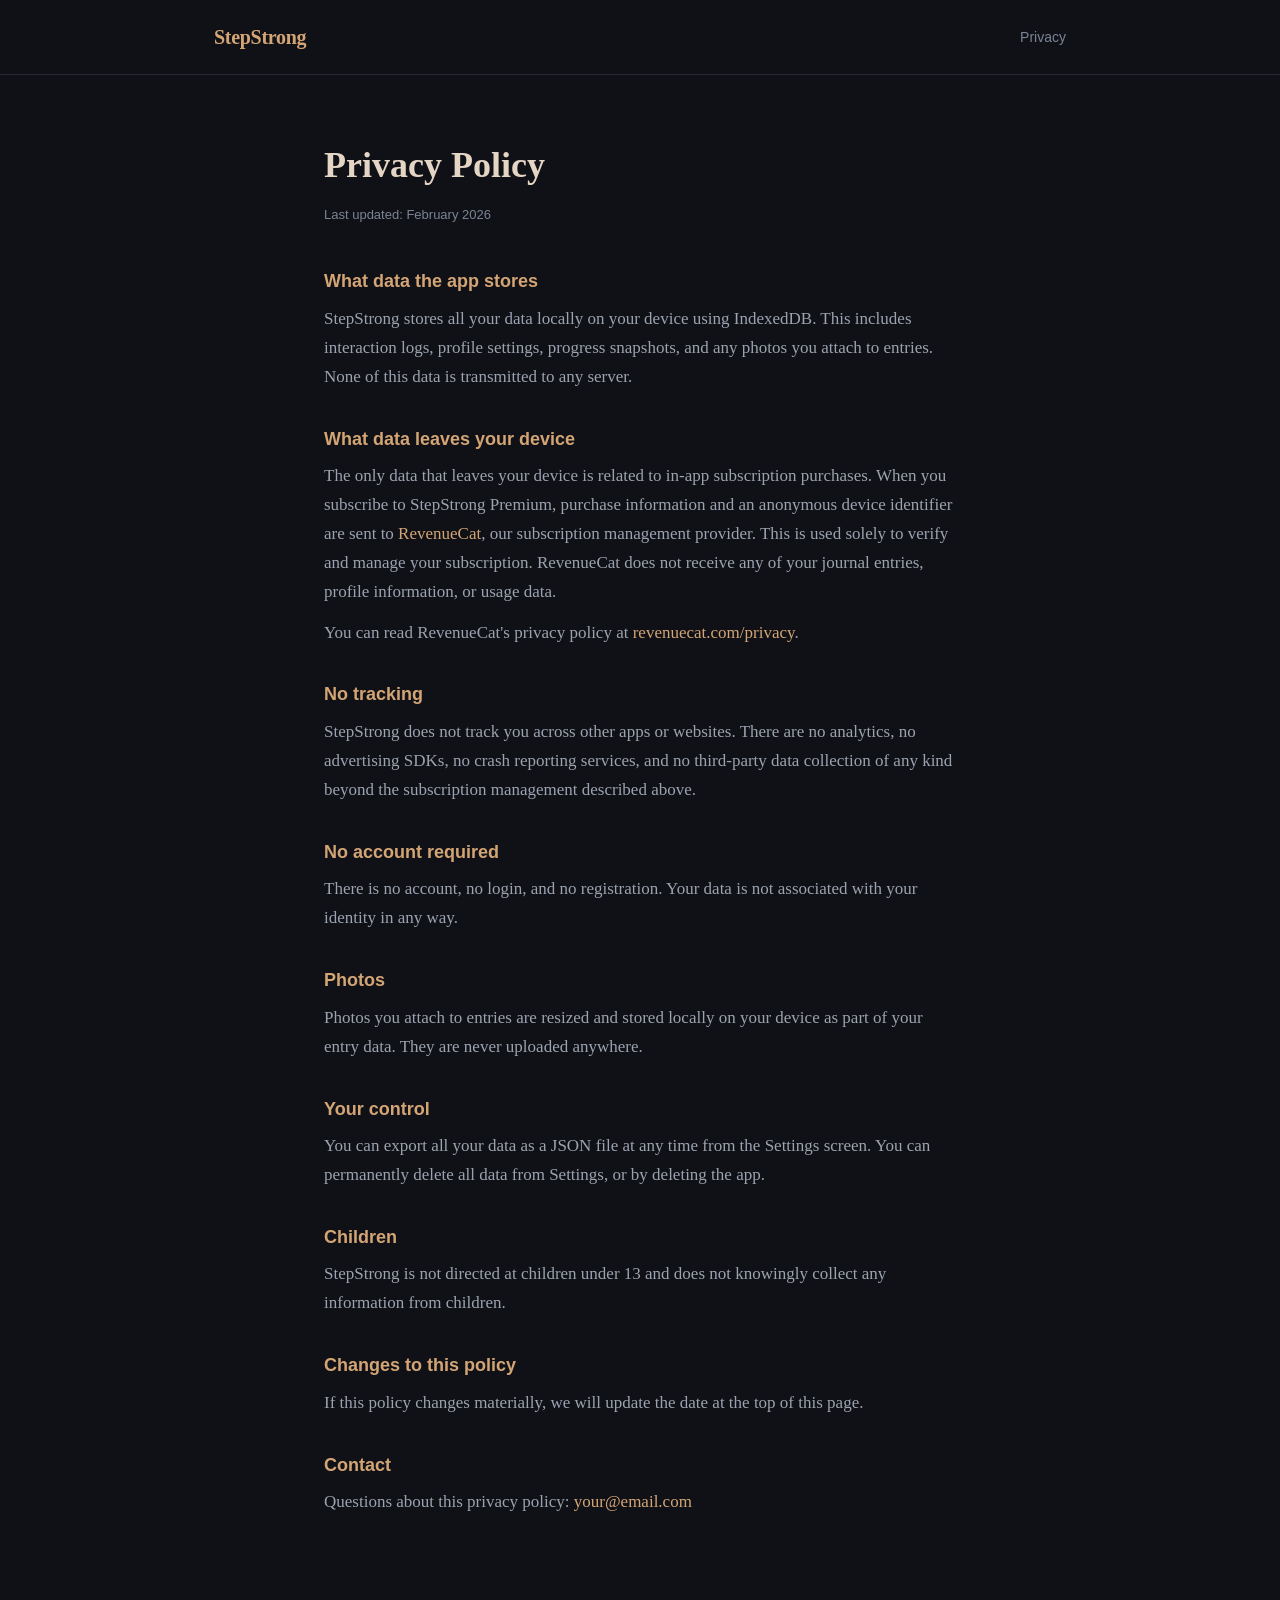
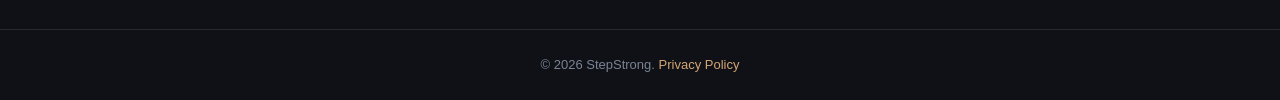
==== privacy.html @ 6bfb050b "Initial StepStrong marketing site Landing page, privacy policy, and styles matching the app aestheti" ====
<!DOCTYPE html>
<html lang="en">
<head>
  <meta charset="UTF-8" />
  <meta name="viewport" content="width=device-width, initial-scale=1.0" />
  <title>Privacy Policy — StepStrong</title>
  <link rel="stylesheet" href="styles.css" />
</head>
<body>
  <header>
    <div class="container">
      <div class="logo"><a href="index.html">StepStrong</a></div>
      <nav>
        <a href="privacy.html">Privacy</a>
      </nav>
    </div>
  </header>

  <main>
    <section class="page">
      <div class="container narrow">
        <h1>Privacy Policy</h1>
        <p class="updated">Last updated: February 2026</p>

        <h2>What data the app stores</h2>
        <p>StepStrong stores all your data locally on your device using IndexedDB. This includes interaction logs, profile settings, progress snapshots, and any photos you attach to entries. None of this data is transmitted to any server.</p>

        <h2>What data leaves your device</h2>
        <p>The only data that leaves your device is related to in-app subscription purchases. When you subscribe to StepStrong Premium, purchase information and an anonymous device identifier are sent to <a href="https://www.revenuecat.com" target="_blank" rel="noopener">RevenueCat</a>, our subscription management provider. This is used solely to verify and manage your subscription. RevenueCat does not receive any of your journal entries, profile information, or usage data.</p>
        <p>You can read RevenueCat's privacy policy at <a href="https://www.revenuecat.com/privacy" target="_blank" rel="noopener">revenuecat.com/privacy</a>.</p>

        <h2>No tracking</h2>
        <p>StepStrong does not track you across other apps or websites. There are no analytics, no advertising SDKs, no crash reporting services, and no third-party data collection of any kind beyond the subscription management described above.</p>

        <h2>No account required</h2>
        <p>There is no account, no login, and no registration. Your data is not associated with your identity in any way.</p>

        <h2>Photos</h2>
        <p>Photos you attach to entries are resized and stored locally on your device as part of your entry data. They are never uploaded anywhere.</p>

        <h2>Your control</h2>
        <p>You can export all your data as a JSON file at any time from the Settings screen. You can permanently delete all data from Settings, or by deleting the app.</p>

        <h2>Children</h2>
        <p>StepStrong is not directed at children under 13 and does not knowingly collect any information from children.</p>

        <h2>Changes to this policy</h2>
        <p>If this policy changes materially, we will update the date at the top of this page.</p>

        <h2>Contact</h2>
        <p>Questions about this privacy policy: <a href="mailto:your@email.com">your@email.com</a></p>
      </div>
    </section>
  </main>

  <footer>
    <div class="container">
      <p>&copy; 2026 StepStrong. <a href="privacy.html">Privacy Policy</a></p>
    </div>
  </footer>
</body>
</html>
---- styles.css ----
* {
  box-sizing: border-box;
  margin: 0;
  padding: 0;
}

:root {
  --bg: #0f1117;
  --card: #161921;
  --card2: #1c2029;
  --border: #252a35;
  --border2: #2f3542;
  --text: #E5D5C5;
  --muted: #9CA3AF;
  --dim: #7B8494;
  --warm: #D4A574;
  --green: #7EB8A2;
}

body {
  background: var(--bg);
  color: var(--text);
  font-family: Georgia, 'Times New Roman', serif;
  font-size: 17px;
  line-height: 1.7;
}

a {
  color: var(--warm);
  text-decoration: none;
}

a:hover {
  text-decoration: underline;
}

.container {
  max-width: 900px;
  margin: 0 auto;
  padding: 0 24px;
}

.container.narrow {
  max-width: 680px;
}

/* Header */
header {
  border-bottom: 1px solid var(--border);
  padding: 20px 0;
}

header .container {
  display: flex;
  align-items: center;
  justify-content: space-between;
}

.logo {
  font-size: 20px;
  font-weight: 700;
  color: var(--warm);
  letter-spacing: -0.3px;
}

.logo a {
  color: var(--warm);
}

nav a {
  color: var(--dim);
  font-size: 14px;
  font-family: -apple-system, BlinkMacSystemFont, sans-serif;
}

/* Hero */
.hero {
  padding: 100px 0 80px;
  text-align: center;
}

.hero h1 {
  font-size: clamp(32px, 5vw, 52px);
  font-weight: 700;
  color: var(--text);
  line-height: 1.2;
  margin-bottom: 24px;
  letter-spacing: -0.5px;
}

.hero .tagline {
  font-size: 18px;
  color: var(--muted);
  max-width: 580px;
  margin: 0 auto 40px;
  line-height: 1.7;
}

.btn {
  display: inline-block;
  background: var(--warm);
  color: var(--bg);
  padding: 14px 32px;
  border-radius: 10px;
  font-size: 16px;
  font-family: -apple-system, BlinkMacSystemFont, sans-serif;
  font-weight: 600;
  text-decoration: none;
  transition: opacity 0.2s;
}

.btn:hover {
  opacity: 0.85;
  text-decoration: none;
}

/* Features */
.features {
  padding: 80px 0;
  border-top: 1px solid var(--border);
}

.features .container {
  display: grid;
  grid-template-columns: repeat(auto-fit, minmax(200px, 1fr));
  gap: 40px;
}

.feature {
  text-align: center;
}

.feature-icon {
  font-size: 32px;
  margin-bottom: 12px;
}

.feature h3 {
  font-size: 16px;
  font-weight: 600;
  color: var(--text);
  margin-bottom: 8px;
  font-family: -apple-system, BlinkMacSystemFont, sans-serif;
}

.feature p {
  font-size: 14px;
  color: var(--muted);
  line-height: 1.6;
}

/* Honest section */
.honest {
  padding: 80px 0;
  border-top: 1px solid var(--border);
  text-align: center;
}

.honest h2 {
  font-size: 28px;
  margin-bottom: 20px;
  color: var(--text);
}

.honest p {
  color: var(--muted);
  max-width: 580px;
  margin: 0 auto 16px;
}

/* Privacy note */
.privacy-note {
  padding: 60px 0;
  border-top: 1px solid var(--border);
  text-align: center;
  background: var(--card);
}

.privacy-note h2 {
  font-size: 24px;
  margin-bottom: 12px;
  color: var(--green);
}

.privacy-note p {
  color: var(--muted);
  margin-bottom: 16px;
}

/* Download */
.download {
  padding: 80px 0;
  border-top: 1px solid var(--border);
  text-align: center;
}

.download h2 {
  font-size: 28px;
  margin-bottom: 12px;
}

.download p {
  color: var(--muted);
  margin-bottom: 24px;
}

.app-store-badge {
  display: inline-block;
  padding: 12px 24px;
  border: 1px solid var(--border2);
  border-radius: 8px;
  color: var(--dim);
  font-size: 14px;
  font-family: -apple-system, BlinkMacSystemFont, sans-serif;
}

/* Privacy page */
.page {
  padding: 60px 0 100px;
}

.page h1 {
  font-size: 36px;
  margin-bottom: 8px;
}

.page .updated {
  color: var(--dim);
  font-size: 13px;
  font-family: -apple-system, BlinkMacSystemFont, sans-serif;
  margin-bottom: 40px;
}

.page h2 {
  font-size: 18px;
  color: var(--warm);
  margin: 32px 0 8px;
  font-family: -apple-system, BlinkMacSystemFont, sans-serif;
}

.page p {
  color: var(--muted);
  margin-bottom: 12px;
}

/* Footer */
footer {
  border-top: 1px solid var(--border);
  padding: 24px 0;
}

footer p {
  color: var(--dim);
  font-size: 13px;
  font-family: -apple-system, BlinkMacSystemFont, sans-serif;
  text-align: center;
}
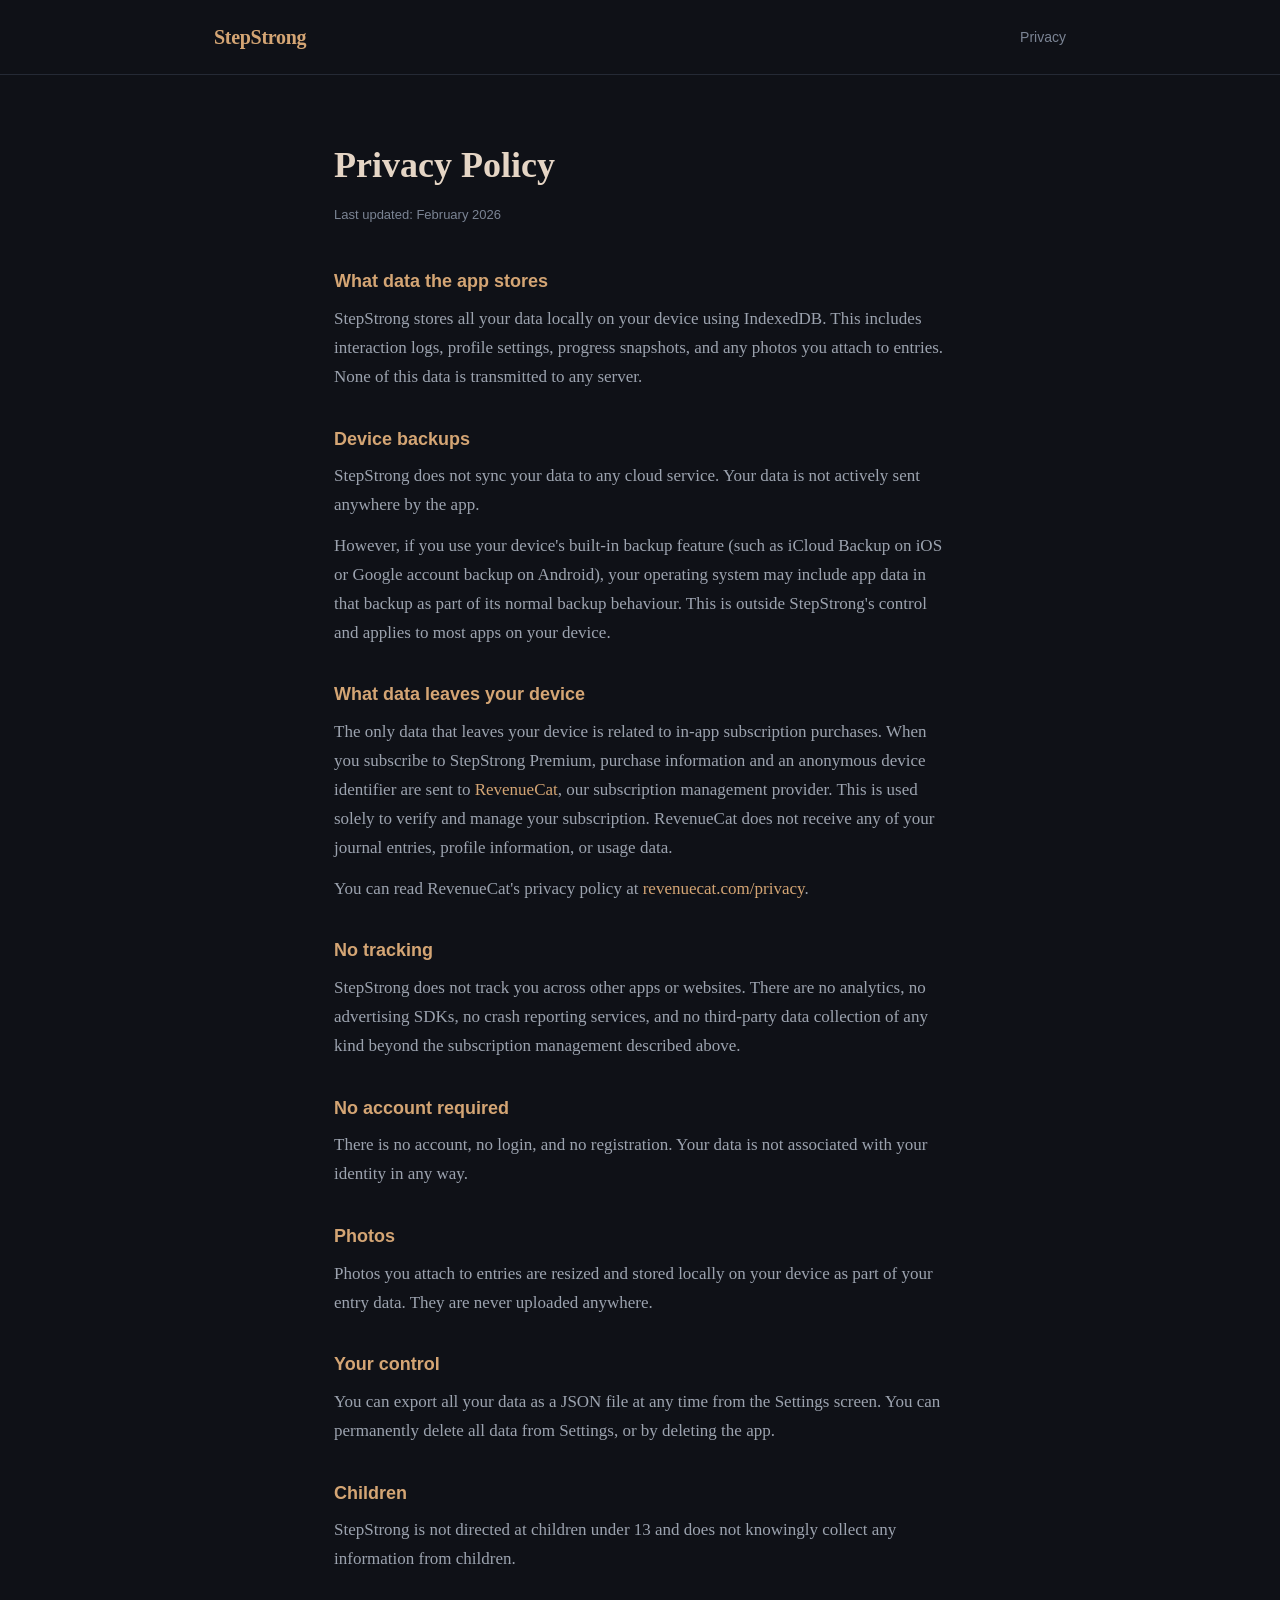
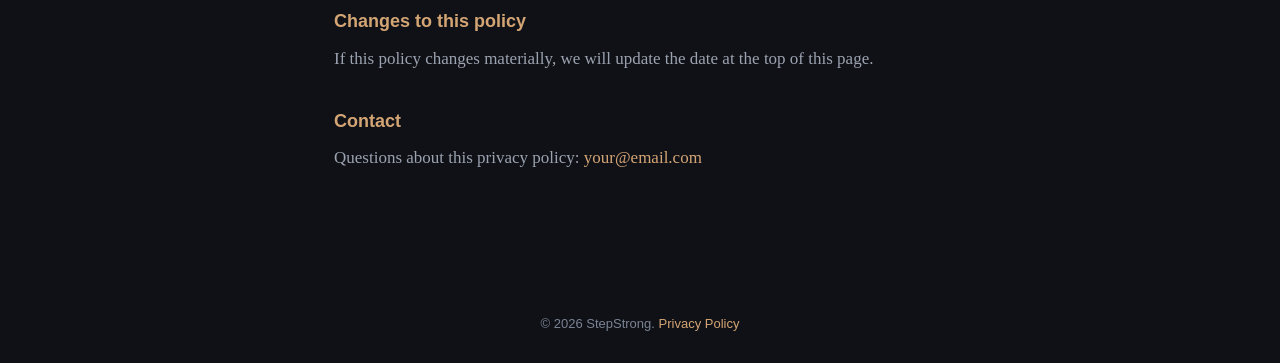
==== commit 552c1154: "Redesign landing page — new single-file layout, all sections from brief - Complete rewrite of index." ====
--- a/privacy.html
+++ b/privacy.html
@@ -24,6 +24,10 @@
 
         <h2>What data the app stores</h2>
         <p>StepStrong stores all your data locally on your device using IndexedDB. This includes interaction logs, profile settings, progress snapshots, and any photos you attach to entries. None of this data is transmitted to any server.</p>
+
+        <h2>Device backups</h2>
+        <p>StepStrong does not sync your data to any cloud service. Your data is not actively sent anywhere by the app.</p>
+        <p>However, if you use your device's built-in backup feature (such as iCloud Backup on iOS or Google account backup on Android), your operating system may include app data in that backup as part of its normal backup behaviour. This is outside StepStrong's control and applies to most apps on your device.</p>
 
         <h2>What data leaves your device</h2>
         <p>The only data that leaves your device is related to in-app subscription purchases. When you subscribe to StepStrong Premium, purchase information and an anonymous device identifier are sent to <a href="https://www.revenuecat.com" target="_blank" rel="noopener">RevenueCat</a>, our subscription management provider. This is used solely to verify and manage your subscription. RevenueCat does not receive any of your journal entries, profile information, or usage data.</p>
--- a/styles.css
+++ b/styles.css
@@ -35,16 +35,12 @@
 }
 
 .container {
-  max-width: 900px;
+  max-width: 660px;
   margin: 0 auto;
   padding: 0 24px;
 }
 
-.container.narrow {
-  max-width: 680px;
-}
-
-/* Header */
+/* ── Header ── */
 header {
   border-bottom: 1px solid var(--border);
   padding: 20px 0;
@@ -54,6 +50,7 @@
   display: flex;
   align-items: center;
   justify-content: space-between;
+  max-width: 900px;
 }
 
 .logo {
@@ -63,36 +60,31 @@
   letter-spacing: -0.3px;
 }
 
-.logo a {
-  color: var(--warm);
-}
-
 nav a {
   color: var(--dim);
   font-size: 14px;
   font-family: -apple-system, BlinkMacSystemFont, sans-serif;
 }
 
-/* Hero */
+/* ── Hero ── */
 .hero {
-  padding: 100px 0 80px;
-  text-align: center;
+  padding: 80px 0 72px;
+  border-bottom: 1px solid var(--border);
 }
 
 .hero h1 {
-  font-size: clamp(32px, 5vw, 52px);
-  font-weight: 700;
-  color: var(--text);
-  line-height: 1.2;
+  font-size: clamp(26px, 4.5vw, 40px);
+  font-weight: 700;
+  color: var(--text);
+  line-height: 1.25;
   margin-bottom: 24px;
-  letter-spacing: -0.5px;
+  letter-spacing: -0.3px;
 }
 
 .hero .tagline {
-  font-size: 18px;
-  color: var(--muted);
-  max-width: 580px;
-  margin: 0 auto 40px;
+  font-size: 17px;
+  color: var(--muted);
+  margin-bottom: 40px;
   line-height: 1.7;
 }
 
@@ -114,97 +106,203 @@
   text-decoration: none;
 }
 
-/* Features */
+/* ── Pain section ── */
+.pain {
+  padding: 72px 0;
+  border-bottom: 1px solid var(--border);
+}
+
+.pain h2 {
+  font-size: 22px;
+  font-weight: 700;
+  color: var(--warm);
+  margin-bottom: 36px;
+  font-family: -apple-system, BlinkMacSystemFont, sans-serif;
+  letter-spacing: 0.02em;
+  text-transform: uppercase;
+  font-size: 13px;
+}
+
+.pull-quote {
+  border-left: 3px solid var(--warm);
+  padding-left: 20px;
+  margin-bottom: 28px;
+  font-style: italic;
+  color: var(--text);
+  font-size: 17px;
+  line-height: 1.65;
+  list-style: none;
+}
+
+.bridge {
+  margin-top: 36px;
+  color: var(--muted);
+  font-size: 16px;
+}
+
+/* ── Features ── */
 .features {
-  padding: 80px 0;
-  border-top: 1px solid var(--border);
-}
-
-.features .container {
+  padding: 72px 0;
+  border-bottom: 1px solid var(--border);
+}
+
+.features h2 {
+  font-size: 13px;
+  font-weight: 700;
+  color: var(--warm);
+  margin-bottom: 36px;
+  font-family: -apple-system, BlinkMacSystemFont, sans-serif;
+  letter-spacing: 0.02em;
+  text-transform: uppercase;
+}
+
+.feature-grid {
   display: grid;
-  grid-template-columns: repeat(auto-fit, minmax(200px, 1fr));
-  gap: 40px;
-}
-
-.feature {
-  text-align: center;
-}
-
-.feature-icon {
-  font-size: 32px;
-  margin-bottom: 12px;
-}
-
-.feature h3 {
+  grid-template-columns: 1fr 1fr;
+  gap: 16px;
+}
+
+.feature-card {
+  background: var(--card);
+  border: 1px solid var(--border);
+  border-radius: 10px;
+  padding: 24px;
+}
+
+.feature-card h3 {
+  font-size: 15px;
+  font-weight: 700;
+  color: var(--text);
+  margin-bottom: 10px;
+  font-family: -apple-system, BlinkMacSystemFont, sans-serif;
+  letter-spacing: -0.1px;
+}
+
+.feature-card p {
+  font-size: 15px;
+  color: var(--muted);
+  line-height: 1.65;
+}
+
+/* ── Honest section ── */
+.honest-section {
+  padding: 72px 0;
+  border-bottom: 1px solid var(--border);
+}
+
+.honest-section h2 {
+  font-size: 13px;
+  font-weight: 700;
+  color: var(--warm);
+  margin-bottom: 24px;
+  font-family: -apple-system, BlinkMacSystemFont, sans-serif;
+  letter-spacing: 0.02em;
+  text-transform: uppercase;
+}
+
+.honest-card {
+  border-left: 3px solid var(--warm);
+  background: var(--card);
+  border-radius: 0 10px 10px 0;
+  padding: 28px 28px 28px 28px;
+}
+
+.honest-card p {
+  color: var(--text);
+  font-size: 17px;
+  line-height: 1.75;
+  margin-bottom: 16px;
+}
+
+.honest-card p:last-child {
+  margin-bottom: 0;
+}
+
+.honest-card strong {
+  color: var(--warm);
+  font-weight: 700;
+}
+
+/* ── Stepchild quotes ── */
+.stepchild-quotes {
+  padding: 72px 0;
+  border-bottom: 1px solid var(--border);
+}
+
+.stepchild-quotes h2 {
+  font-size: 13px;
+  font-weight: 700;
+  color: var(--warm);
+  margin-bottom: 36px;
+  font-family: -apple-system, BlinkMacSystemFont, sans-serif;
+  letter-spacing: 0.02em;
+  text-transform: uppercase;
+}
+
+.stepchild-card {
+  background: var(--card2);
+  border: 1px solid var(--border);
+  border-radius: 10px;
+  padding: 28px;
+  margin-bottom: 16px;
+}
+
+.stepchild-card blockquote {
+  font-style: italic;
+  color: var(--text);
   font-size: 16px;
-  font-weight: 600;
-  color: var(--text);
-  margin-bottom: 8px;
-  font-family: -apple-system, BlinkMacSystemFont, sans-serif;
-}
-
-.feature p {
+  line-height: 1.75;
+  margin-bottom: 16px;
+  list-style: none;
+}
+
+.stepchild-card .attribution {
+  color: var(--warm);
+  font-size: 13px;
+  font-family: -apple-system, BlinkMacSystemFont, sans-serif;
+  font-style: normal;
+  margin-bottom: 0;
+}
+
+.stepchild-card .stepparent-note {
+  margin-top: 12px;
+  color: var(--dim);
   font-size: 14px;
-  color: var(--muted);
-  line-height: 1.6;
-}
-
-/* Honest section */
-.honest {
-  padding: 80px 0;
-  border-top: 1px solid var(--border);
-  text-align: center;
-}
-
-.honest h2 {
-  font-size: 28px;
-  margin-bottom: 20px;
-  color: var(--text);
-}
-
-.honest p {
-  color: var(--muted);
-  max-width: 580px;
-  margin: 0 auto 16px;
-}
-
-/* Privacy note */
+  font-style: italic;
+}
+
+.stepchild-quotes .bridge {
+  margin-top: 28px;
+}
+
+/* ── Privacy note ── */
 .privacy-note {
-  padding: 60px 0;
-  border-top: 1px solid var(--border);
-  text-align: center;
+  padding: 48px 0;
+  border-bottom: 1px solid var(--border);
   background: var(--card);
 }
 
-.privacy-note h2 {
-  font-size: 24px;
-  margin-bottom: 12px;
-  color: var(--green);
-}
-
 .privacy-note p {
   color: var(--muted);
-  margin-bottom: 16px;
-}
-
-/* Download */
+  font-size: 15px;
+  line-height: 1.7;
+}
+
+/* ── Download ── */
 .download {
-  padding: 80px 0;
-  border-top: 1px solid var(--border);
-  text-align: center;
+  padding: 72px 0;
+  border-bottom: 1px solid var(--border);
 }
 
 .download h2 {
   font-size: 28px;
-  margin-bottom: 12px;
-}
-
-.download p {
-  color: var(--muted);
-  margin-bottom: 24px;
-}
-
-.app-store-badge {
+  font-weight: 700;
+  color: var(--text);
+  margin-bottom: 20px;
+  letter-spacing: -0.3px;
+}
+
+.app-store-placeholder {
   display: inline-block;
   padding: 12px 24px;
   border: 1px solid var(--border2);
@@ -214,7 +312,23 @@
   font-family: -apple-system, BlinkMacSystemFont, sans-serif;
 }
 
-/* Privacy page */
+/* ── Footer ── */
+footer {
+  padding: 28px 0;
+}
+
+footer .container {
+  max-width: 900px;
+}
+
+footer p {
+  color: var(--dim);
+  font-size: 13px;
+  font-family: -apple-system, BlinkMacSystemFont, sans-serif;
+  text-align: center;
+}
+
+/* ── Privacy page ── */
 .page {
   padding: 60px 0 100px;
 }
@@ -243,15 +357,29 @@
   margin-bottom: 12px;
 }
 
-/* Footer */
-footer {
-  border-top: 1px solid var(--border);
-  padding: 24px 0;
-}
-
-footer p {
-  color: var(--dim);
-  font-size: 13px;
-  font-family: -apple-system, BlinkMacSystemFont, sans-serif;
-  text-align: center;
-}
+/* ── Mobile ── */
+@media (max-width: 600px) {
+  .feature-grid {
+    grid-template-columns: 1fr;
+  }
+
+  .hero {
+    padding: 56px 0 52px;
+  }
+
+  .pain,
+  .features,
+  .honest-section,
+  .stepchild-quotes,
+  .download {
+    padding: 52px 0;
+  }
+
+  .honest-card {
+    padding: 24px 20px;
+  }
+
+  .stepchild-card {
+    padding: 22px 20px;
+  }
+}
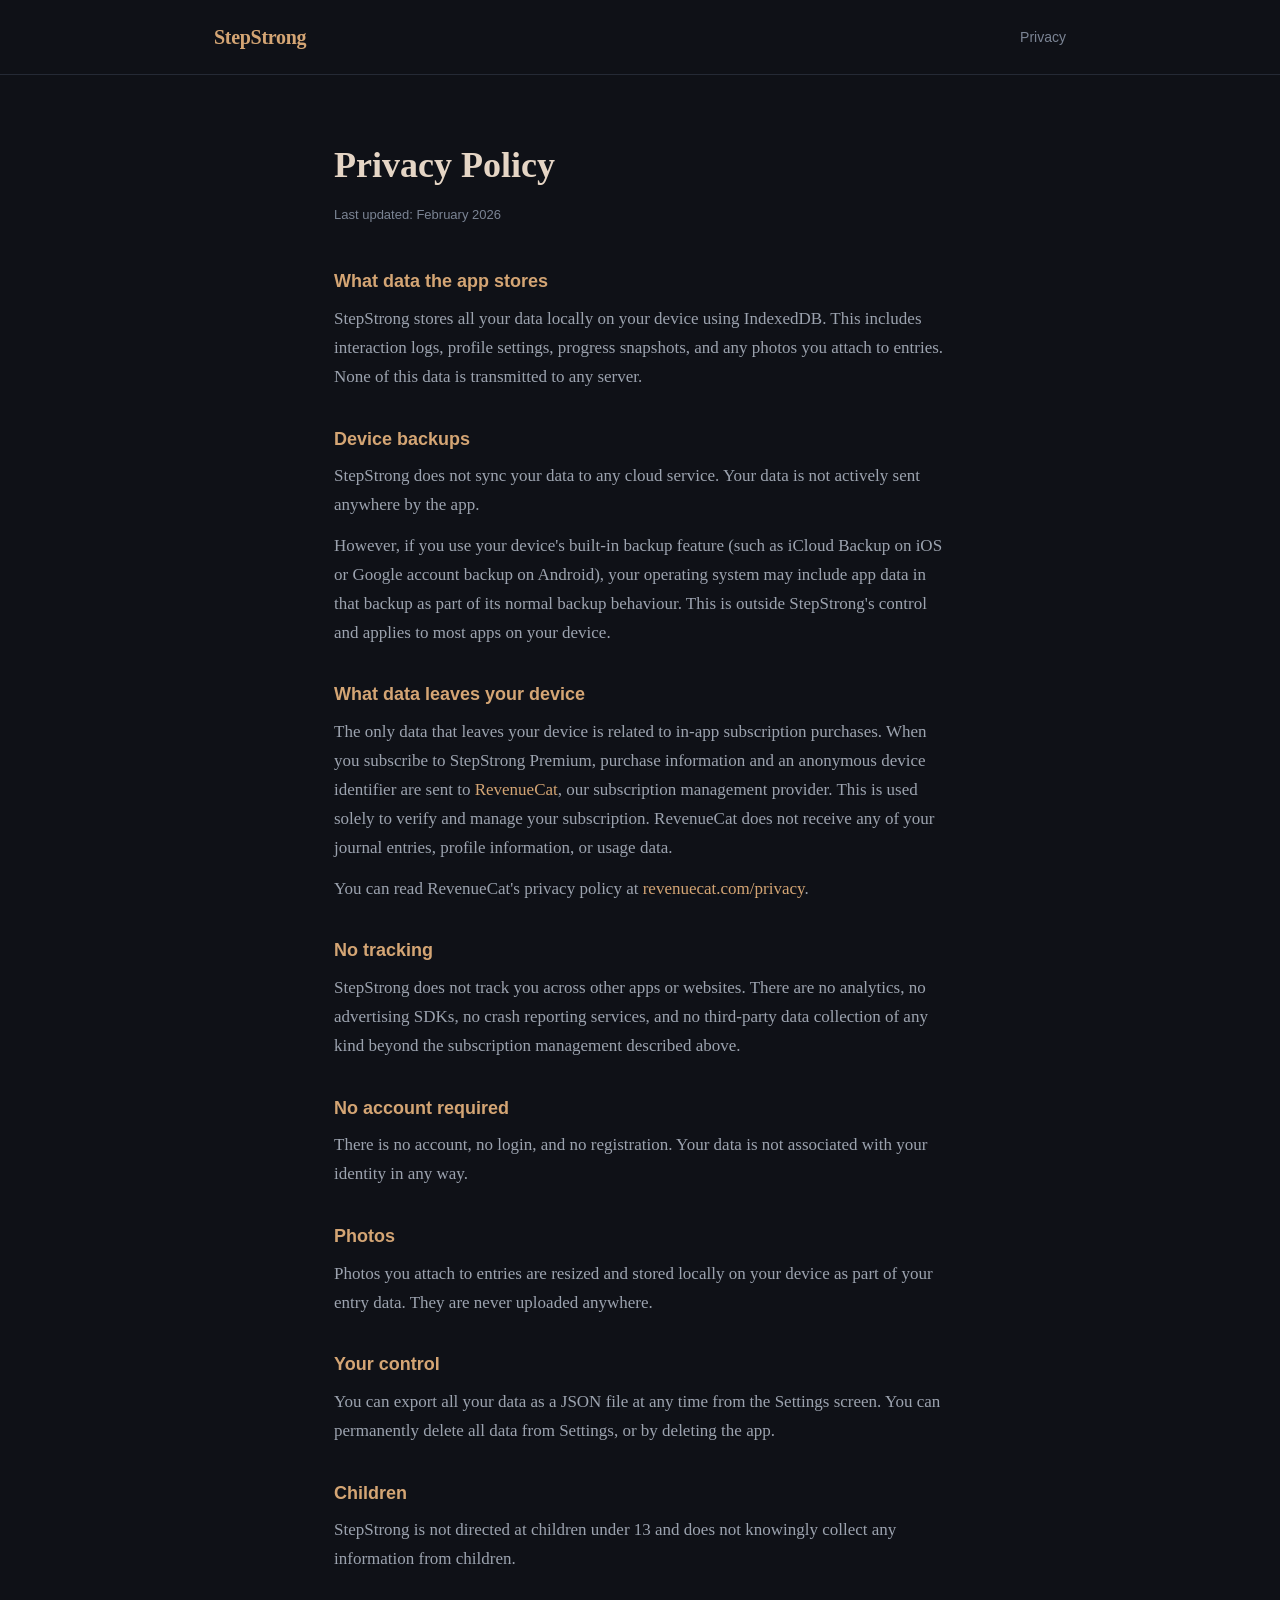
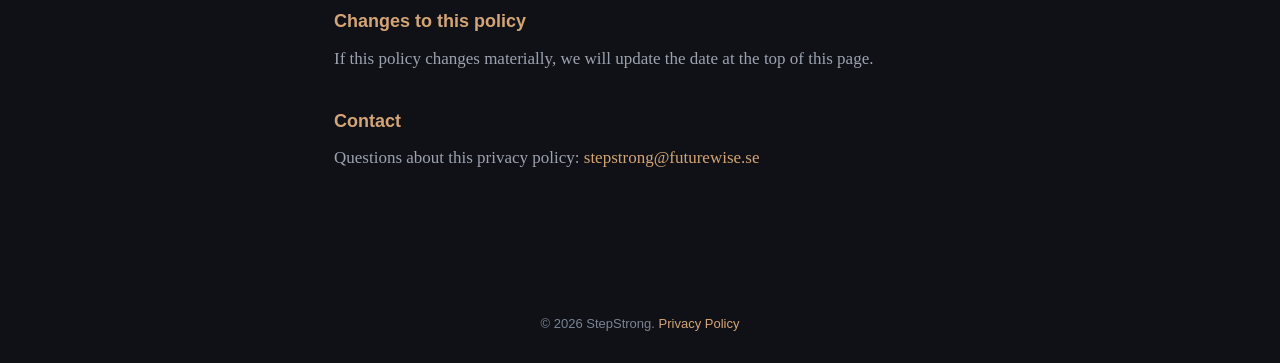
==== commit 2b7c55a1: "Update contact email to stepstrong@futurewise.se Co-Authored-By: Claude Sonnet 4.6 <noreply@anthropi" ====
--- a/privacy.html
+++ b/privacy.html
@@ -52,7 +52,7 @@
         <p>If this policy changes materially, we will update the date at the top of this page.</p>
 
         <h2>Contact</h2>
-        <p>Questions about this privacy policy: <a href="mailto:your@email.com">your@email.com</a></p>
+        <p>Questions about this privacy policy: <a href="mailto:stepstrong@futurewise.se">stepstrong@futurewise.se</a></p>
       </div>
     </section>
   </main>
